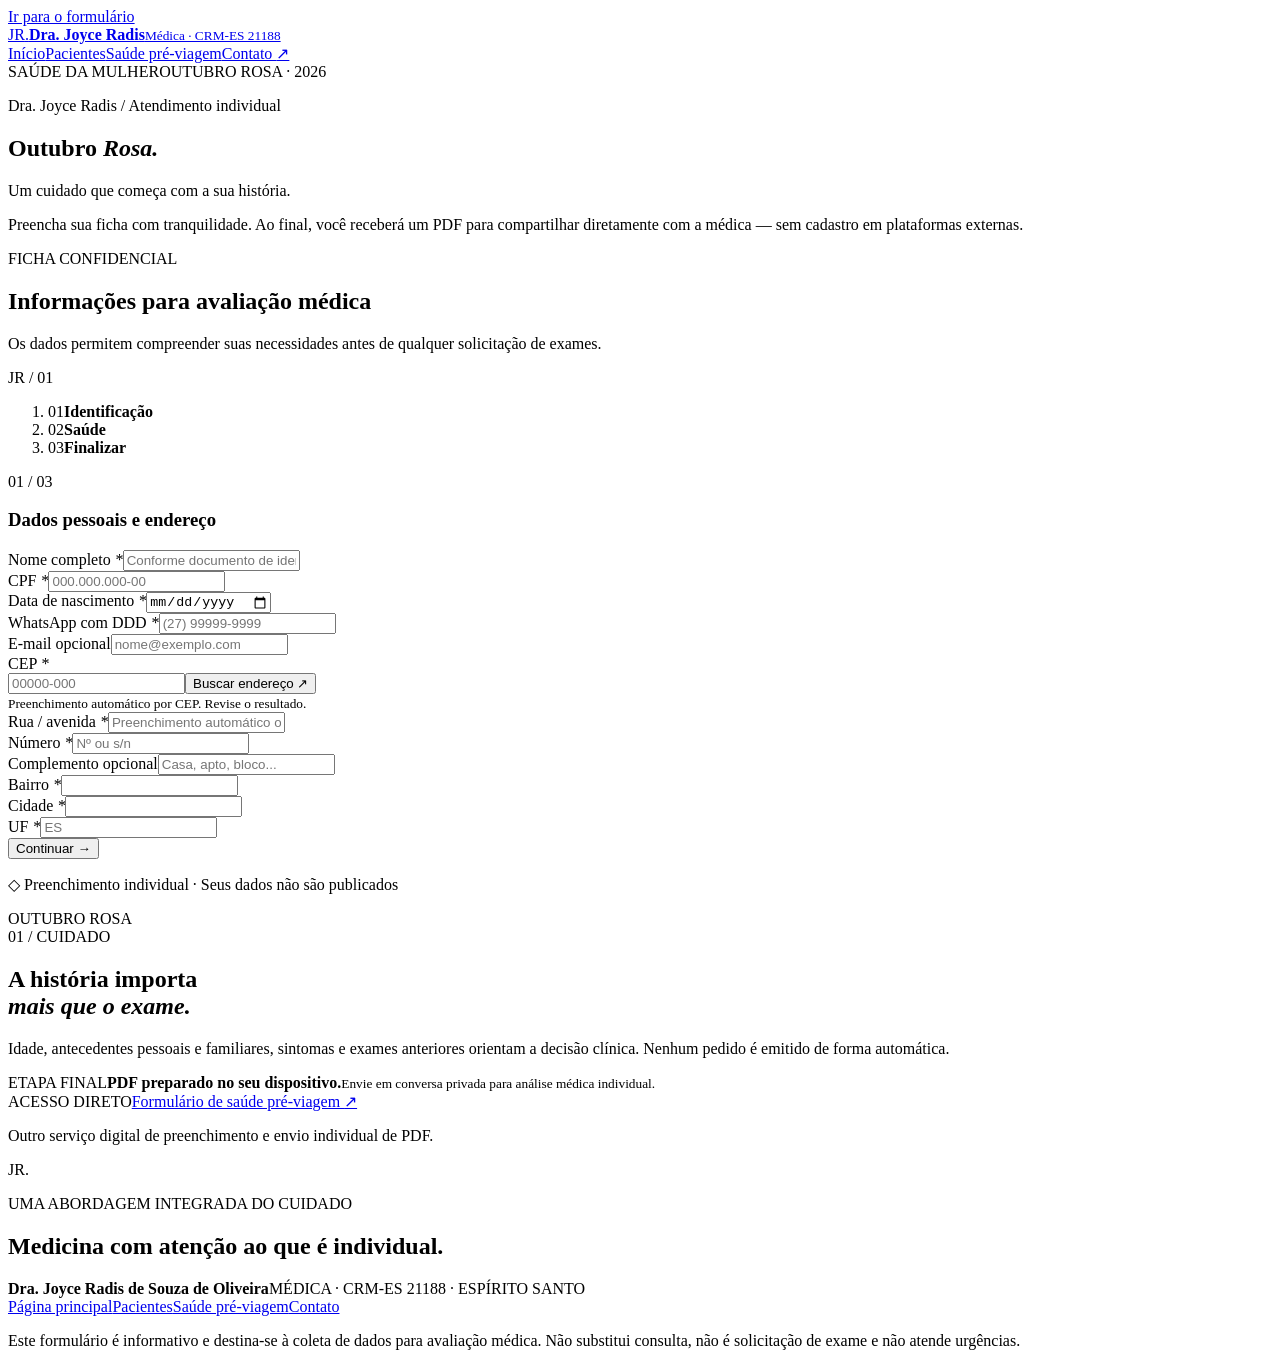
==== outubro-rosa/index.html @ 52faa35c "feat: Outubro Rosa secure local PDF intake on main medical domain" ====
<!doctype html>
<html lang="pt-BR">
<head>
<meta charset="UTF-8"><meta name="viewport" content="width=device-width,initial-scale=1,viewport-fit=cover">
<meta name="theme-color" content="#32242b"><meta name="robots" content="noindex,nofollow"><meta name="referrer" content="no-referrer">
<meta name="description" content="Formulário individual de pré-avaliação para orientação médica no Outubro Rosa, com PDF privado para enviar à Dra. Joyce Radis.">
<meta http-equiv="Content-Security-Policy" content="default-src 'none'; script-src 'self' https://joyceradis.github.io; style-src 'self' https://fonts.googleapis.com; font-src https://fonts.gstatic.com; connect-src https://viacep.com.br; img-src 'self' data:; form-action 'none'; object-src 'none'; base-uri 'none'; frame-src 'none'">
<title>Outubro Rosa · Formulário Médico | Dra. Joyce Radis</title>
<link rel="icon" href="favicon.svg" type="image/svg+xml"><link rel="stylesheet" href="styles.css?v=4">
<script defer src="https://joyceradis.github.io/saude-viagem-foz/assets/vendor/jspdf.umd.min.js"></script>
<script defer src="app.js?v=4"></script>
</head>
<body>
<a class="skip" href="#formArea">Ir para o formulário</a>
<header class="header">
 <nav class="head-inner" aria-label="Navegação principal">
  <a class="signature" href="/" aria-label="Site da Dra. Joyce Radis"><span class="mark">JR<span class="dot">.</span></span><span class="sig-text"><strong>Dra. Joyce Radis</strong><small>Médica · CRM-ES 21188</small></span></a>
  <div class="head-links"><a href="/" class="hide-sm">Início</a><a href="/pacientes.html" class="hide-sm">Pacientes</a><a href="https://joyceradis.github.io/saude-viagem-foz/" class="hide-sm">Saúde pré-viagem</a><a class="head-contact" href="https://wa.me/5527998134032" target="_blank" rel="noopener noreferrer">Contato <span aria-hidden="true">↗</span></a></div>
 </nav>
</header>
<main class="page" id="formArea">
 <div class="campaign-line"><span>SAÚDE DA MULHER</span><span>OUTUBRO ROSA · 2026</span></div>
 <section class="mast" aria-labelledby="mainTitle">
  <div><p class="kicker">Dra. Joyce Radis <span class="sep">/</span> Atendimento individual</p><h1 id="mainTitle">Outubro <em>Rosa.</em></h1><p class="intro">Um cuidado que começa com a sua história.</p></div>
  <p class="mast-aside">Preencha sua ficha com tranquilidade. Ao final, você receberá um PDF para compartilhar diretamente com a médica — sem cadastro em plataformas externas.</p>
 </section>
 <div class="content-grid">
  <section class="form-wrap" aria-label="Ficha de pré-avaliação">
   <div id="activeForm">
    <div class="form-top"><div><span class="form-overline">FICHA CONFIDENCIAL</span><h2>Informações para avaliação médica</h2><p>Os dados permitem compreender suas necessidades antes de qualquer solicitação de exames.</p></div><span class="form-id">JR / 01</span></div>
    <ol class="progress" aria-label="Etapas do formulário">
     <li class="active" data-indicator="0"><span>01</span><b>Identificação</b></li>
     <li data-indicator="1"><span>02</span><b>Saúde</b></li>
     <li data-indicator="2"><span>03</span><b>Finalizar</b></li>
    </ol>
    <div id="errorBox" role="alert" class="error-box" hidden></div>
    <form id="patientForm" novalidate autocomplete="on">
     <section class="form-step" data-step="0" aria-labelledby="title0">
      <div class="section-heading"><span>01 / 03</span><h3 id="title0">Dados pessoais e endereço</h3></div>
      <div class="field"><label for="nome">Nome completo <i>*</i></label><input id="nome" name="nome" type="text" autocomplete="name" maxlength="120" placeholder="Conforme documento de identificação" required></div>
      <div class="two">
       <div class="field"><label for="cpf">CPF <i>*</i></label><input id="cpf" name="cpf" type="text" inputmode="numeric" autocomplete="off" placeholder="000.000.000-00" maxlength="14" required></div>
       <div class="field"><label for="nascimento">Data de nascimento <i>*</i></label><input id="nascimento" name="nascimento" type="date" autocomplete="bday" required></div>
      </div>
      <div class="two">
       <div class="field"><label for="telefone">WhatsApp com DDD <i>*</i></label><input id="telefone" name="telefone" type="tel" inputmode="tel" autocomplete="tel" placeholder="(27) 99999-9999" maxlength="20" required></div>
       <div class="field"><label for="email">E-mail <span class="optional">opcional</span></label><input id="email" name="email" type="email" autocomplete="email" placeholder="nome@exemplo.com" maxlength="120"></div>
      </div>
      <div class="field cep-field"><label for="cep">CEP <i>*</i></label><div class="cep-row"><input id="cep" name="cep" type="text" inputmode="numeric" autocomplete="postal-code" placeholder="00000-000" maxlength="9" required><button id="cepLookup" class="lookup" type="button">Buscar endereço <span aria-hidden="true">↗</span></button></div><small id="cepStatus" class="small-msg" role="status" aria-live="polite">Preenchimento automático por CEP. Revise o resultado.</small></div>
      <div class="field"><label for="logradouro">Rua / avenida <i>*</i></label><input id="logradouro" name="logradouro" autocomplete="address-line1" placeholder="Preenchimento automático ou manual" maxlength="120" required></div>
      <div class="two">
       <div class="field"><label for="numero">Número <i>*</i></label><input id="numero" name="numero" autocomplete="off" placeholder="Nº ou s/n" maxlength="20" required></div>
       <div class="field"><label for="complemento">Complemento <span class="optional">opcional</span></label><input id="complemento" name="complemento" autocomplete="address-line2" placeholder="Casa, apto, bloco..." maxlength="90"></div>
      </div>
      <div class="field"><label for="bairro">Bairro <i>*</i></label><input id="bairro" name="bairro" maxlength="80" required></div>
      <div class="two two-city">
       <div class="field"><label for="cidade">Cidade <i>*</i></label><input id="cidade" name="cidade" autocomplete="address-level2" maxlength="80" required></div>
       <div class="field"><label for="uf">UF <i>*</i></label><input id="uf" name="uf" autocomplete="address-level1" placeholder="ES" minlength="2" maxlength="2" required></div>
      </div>
     </section>
     <section class="form-step" data-step="1" aria-labelledby="title1" hidden>
      <div class="section-heading"><span>02 / 03</span><h3 id="title1">Histórico de saúde</h3></div>
      <p class="section-help">Estas perguntas ajudam a diferenciar rastreamento de investigação de sintomas. Responda conforme souber.</p>
      <fieldset class="field"><legend>Apresenta alguma alteração nas mamas atualmente? <i>*</i></legend><div class="choices">
       <label><input type="radio" name="sintomas" value="Não" required> Não</label>
       <label><input type="radio" name="sintomas" value="Sim" required> Sim</label>
       <label><input type="radio" name="sintomas" value="Prefiro conversar" required> Prefiro conversar</label>
      </div><div class="conditional" id="symptomBox" hidden><p class="attention">A presença de sintomas pode exigir avaliação clínica prioritária. Este formulário não substitui atendimento e não deve atrasar a investigação.</p><label class="sub-label">Qual alteração? <span class="optional">se desejar informar</span></label><div class="checks">
       <label><input type="checkbox" name="sinais" value="Nódulo ou caroço"> Nódulo ou caroço</label>
       <label><input type="checkbox" name="sinais" value="Secreção pelo mamilo"> Secreção pelo mamilo</label>
       <label><input type="checkbox" name="sinais" value="Alteração de pele ou mamilo"> Alteração de pele ou mamilo</label>
       <label><input type="checkbox" name="sinais" value="Dor ou outro sintoma"> Dor ou outro sintoma</label>
      </div></div></fieldset>
      <fieldset class="field"><legend>Histórico pessoal de câncer de mama ou ovário? <i>*</i></legend><div class="choices">
       <label><input type="radio" name="pessoal" value="Não" required> Não</label><label><input type="radio" name="pessoal" value="Sim" required> Sim</label><label><input type="radio" name="pessoal" value="Não sei" required> Não sei</label>
      </div></fieldset>
      <fieldset class="field"><legend>Algum familiar de primeiro grau teve câncer de mama ou ovário? <i>*</i></legend><p class="field-note">Primeiro grau: mãe, irmã, filha ou pai.</p><div class="choices">
       <label><input type="radio" name="familia" value="Não" required> Não</label><label><input type="radio" name="familia" value="Sim" required> Sim</label><label><input type="radio" name="familia" value="Não sei" required> Não sei</label>
      </div><div class="conditional" id="familyBox" hidden><p class="sub-label">Quem foi diagnosticado?</p><div class="checks">
       <label><input type="checkbox" name="parentes" value="Mãe"> Mãe</label><label><input type="checkbox" name="parentes" value="Irmã"> Irmã</label><label><input type="checkbox" name="parentes" value="Filha"> Filha</label><label><input type="checkbox" name="parentes" value="Pai"> Pai</label>
      </div><div class="field inline-field"><label for="familiaTipo">Tipo de câncer e idade ao diagnóstico <span class="optional">se souber</span></label><input id="familiaTipo" type="text" maxlength="160" placeholder="Ex.: mãe, mama, aos 44 anos"></div></div></fieldset>
      <fieldset class="field"><legend>Há mutação genética hereditária de risco conhecida na família? <i>*</i></legend><div class="choices"><label><input type="radio" name="genetica" value="Não" required> Não</label><label><input type="radio" name="genetica" value="Sim" required> Sim</label><label><input type="radio" name="genetica" value="Não sei" required> Não sei</label></div></fieldset>
      <fieldset class="field"><legend>Está grávida ou amamentando atualmente? <i>*</i></legend><div class="choices"><label><input type="radio" name="gestacao" value="Não" required> Não</label><label><input type="radio" name="gestacao" value="Sim" required> Sim</label><label><input type="radio" name="gestacao" value="Não se aplica / prefiro conversar" required> Não se aplica / prefiro conversar</label></div></fieldset>
      <div class="two"><div class="field"><label for="mamografia">Última mamografia</label><select id="mamografia"><option value="Não sei / não me recordo">Não sei / não me recordo</option><option value="Nunca">Nunca</option><option value="Há menos de 1 ano">Há menos de 1 ano</option><option value="Há 1 a 2 anos">Há 1 a 2 anos</option><option value="Há mais de 2 anos">Há mais de 2 anos</option></select></div><div class="field"><label for="citopatologico">Último preventivo ginecológico</label><select id="citopatologico"><option value="Não sei / não me recordo">Não sei / não me recordo</option><option value="Nunca">Nunca</option><option value="Há menos de 1 ano">Há menos de 1 ano</option><option value="Há 1 a 3 anos">Há 1 a 3 anos</option><option value="Há mais de 3 anos">Há mais de 3 anos</option></select></div></div>
     </section>
     <section class="form-step" data-step="2" aria-labelledby="title2" hidden>
      <div class="section-heading"><span>03 / 03</span><h3 id="title2">Sua solicitação</h3></div>
      <fieldset class="field"><legend>Qual orientação você procura? <i>*</i></legend><div class="checks tall">
       <label><input type="checkbox" name="exames" value="Mamografia"> Avaliação para mamografia</label>
       <label><input type="checkbox" name="exames" value="Ultrassonografia mamária"> Avaliação para ultrassonografia mamária</label>
       <label><input type="checkbox" name="exames" value="Exames ginecológicos de rotina"> Exames ginecológicos de rotina</label>
       <label><input type="checkbox" name="exames" value="Orientação individual sobre quais exames são indicados"> Não sei quais exames são indicados para mim</label>
      </div><p class="field-note">Marcar um exame não significa que ele será solicitado. A indicação depende de avaliação médica.</p></fieldset>
      <div class="finance-panel"><span class="section-mini">MODALIDADE DE ATENDIMENTO</span><h4>Como deseja ser atendida?</h4><div class="care-cards">
       <label class="care-choice selected"><input type="radio" name="modalidade" value="Particular" checked> <span class="radio-visual" aria-hidden="true"></span><span><strong>Particular</strong><small>Modalidade disponível</small></span><span class="available">DISPONÍVEL</span></label>
       <div class="care-choice unavailable" aria-disabled="true"><span class="radio-visual" aria-hidden="true"></span><span><strong>Convênio médico</strong><small>Bradesco, Unimed e outros</small></span><span class="unavailable-label">INDISPONÍVEL</span></div>
      </div><p class="field-note">Não há credenciamento a operadoras de saúde para este atendimento. A modalidade particular não garante cobertura ou reembolso pelo plano.</p></div>
      <label class="consent"><input id="aceite" type="checkbox" required><span>Confirmo que as informações são verdadeiras e que desejo gerar uma ficha para minha avaliação individual. Li a <a href="#privacidade" id="privacyLink">política de privacidade</a>. <i>*</i></span></label>
      <p class="sensitive-note"><strong>Privacidade.</strong> As informações permanecem neste dispositivo durante o preenchimento. Nenhum dado clínico ou documento é enviado automaticamente a servidores. A ficha será compartilhada apenas se você decidir enviá-la.</p>
     </section>
     <div class="nav-actions"><button type="button" class="secondary-btn" id="prevBtn" hidden>← Voltar</button><button type="button" class="primary-btn" id="nextBtn">Continuar <span aria-hidden="true">→</span></button><button type="submit" class="primary-btn" id="finishBtn" hidden>Gerar minha ficha em PDF <span aria-hidden="true">↗</span></button></div>
     <p class="secure-note"><span aria-hidden="true">◇</span> Preenchimento individual · Seus dados não são publicados</p>
    </form>
   </div>
   <section id="resultPanel" class="result" hidden tabindex="-1" aria-labelledby="successTitle">
    <div class="result-emblem" aria-hidden="true">JR</div>
    <span class="form-overline">DOCUMENTO PREPARADO</span><h2 id="successTitle">Sua ficha está pronta.</h2>
    <p>Seu PDF reúne as informações necessárias para a análise inicial. <strong>Ele não é um pedido médico.</strong> Compartilhe-o diretamente com a Dra. Joyce.</p>
    <button type="button" class="primary-btn" id="shareBtn">Compartilhar PDF <span aria-hidden="true">↗</span></button>
    <button type="button" class="secondary-btn big" id="downloadBtn">Baixar PDF</button>
    <p class="result-help">No iPhone, escolha WhatsApp na folha de compartilhamento e selecione a conversa com a médica. Se preferir, baixe o arquivo e anexe-o manualmente.</p>
    <a class="contact-link" href="https://wa.me/5527998134032?text=Ol%C3%A1%2C%20Dra.%20Joyce.%20Conclu%C3%AD%20a%20ficha%20do%20Outubro%20Rosa%20e%20vou%20enviar%20o%20PDF%20nesta%20conversa." target="_blank" rel="noopener noreferrer">Abrir conversa no WhatsApp ↗</a>
    <button type="button" class="text-btn" id="editBtn">Revisar minhas respostas</button>
   </section>
  </section>
  <aside class="right-rail" aria-label="Informações sobre a campanha">
   <div class="rail-card"><div class="vertical-marker">OUTUBRO ROSA</div><span class="rail-index">01 / CUIDADO</span><h2>A história importa<br><em>mais que o exame.</em></h2><p>Idade, antecedentes pessoais e familiares, sintomas e exames anteriores orientam a decisão clínica. Nenhum pedido é emitido de forma automática.</p><div class="rule"></div><div class="rail-note"><span>ETAPA FINAL</span><strong>PDF preparado no seu dispositivo.</strong><small>Envie em conversa privada para análise médica individual.</small></div></div>
   <div class="rail-secondary"><span>ACESSO DIRETO</span><a href="https://joyceradis.github.io/saude-viagem-foz/" target="_blank" rel="noopener noreferrer">Formulário de saúde pré-viagem <span aria-hidden="true">↗</span></a><p>Outro serviço digital de preenchimento e envio individual de PDF.</p></div>
  </aside>
 </div>
 <section class="closing"><span class="closing-mark">JR.</span><div><p>UMA ABORDAGEM INTEGRADA DO CUIDADO</p><h2>Medicina com atenção ao que é individual.</h2></div></section>
</main>
<footer class="footer"><div class="footer-inner"><div class="footer-brand"><strong>Dra. Joyce Radis de Souza de Oliveira</strong><span>MÉDICA · CRM-ES 21188 · ESPÍRITO SANTO</span></div><div class="footer-links"><a href="/">Página principal</a><a href="/pacientes.html">Pacientes</a><a href="https://joyceradis.github.io/saude-viagem-foz/">Saúde pré-viagem</a><a href="mailto:contato@drajoyceradis.com">Contato</a></div><p>Este formulário é informativo e destina-se à coleta de dados para avaliação médica. Não substitui consulta, não é solicitação de exame e não atende urgências.</p></div></footer>
<dialog id="privacyDialog" class="privacy" aria-labelledby="privacyHeading"><button type="button" id="closePrivacy" class="dialog-close" aria-label="Fechar">×</button><span class="form-overline">TRANSPARÊNCIA</span><h2 id="privacyHeading">Suas informações.</h2><p>A responsável pelo tratamento após o compartilhamento é a Dra. Joyce Radis de Souza de Oliveira, CRM-ES 21188, contato@drajoyceradis.com. O formulário prepara o documento PDF exclusivamente no seu dispositivo; não transmite CPF, informações médicas ou endereço para o GitHub nem armazena respostas em servidor próprio.</p><p>Para preencher o endereço, somente o CEP informado é consultado no serviço ViaCEP, sujeito à política desse serviço. A biblioteca de PDF é carregada do projeto público de saúde pré-viagem da médica, sem enviar a ela suas respostas.</p><p>Quando você compartilhar voluntariamente o PDF, o arquivo passará a ser tratado pelo aplicativo escolhido, como WhatsApp, segundo os termos e configurações desse aplicativo. A finalidade é permitir avaliação individual e contato profissional. Para correção, acesso ou eliminação dos dados compartilhados, quando legalmente cabível, escreva para o contato indicado.</p><p>Não divulgue a ficha em grupos; encaminhe-a em conversa individual.</p></dialog>
</body></html>
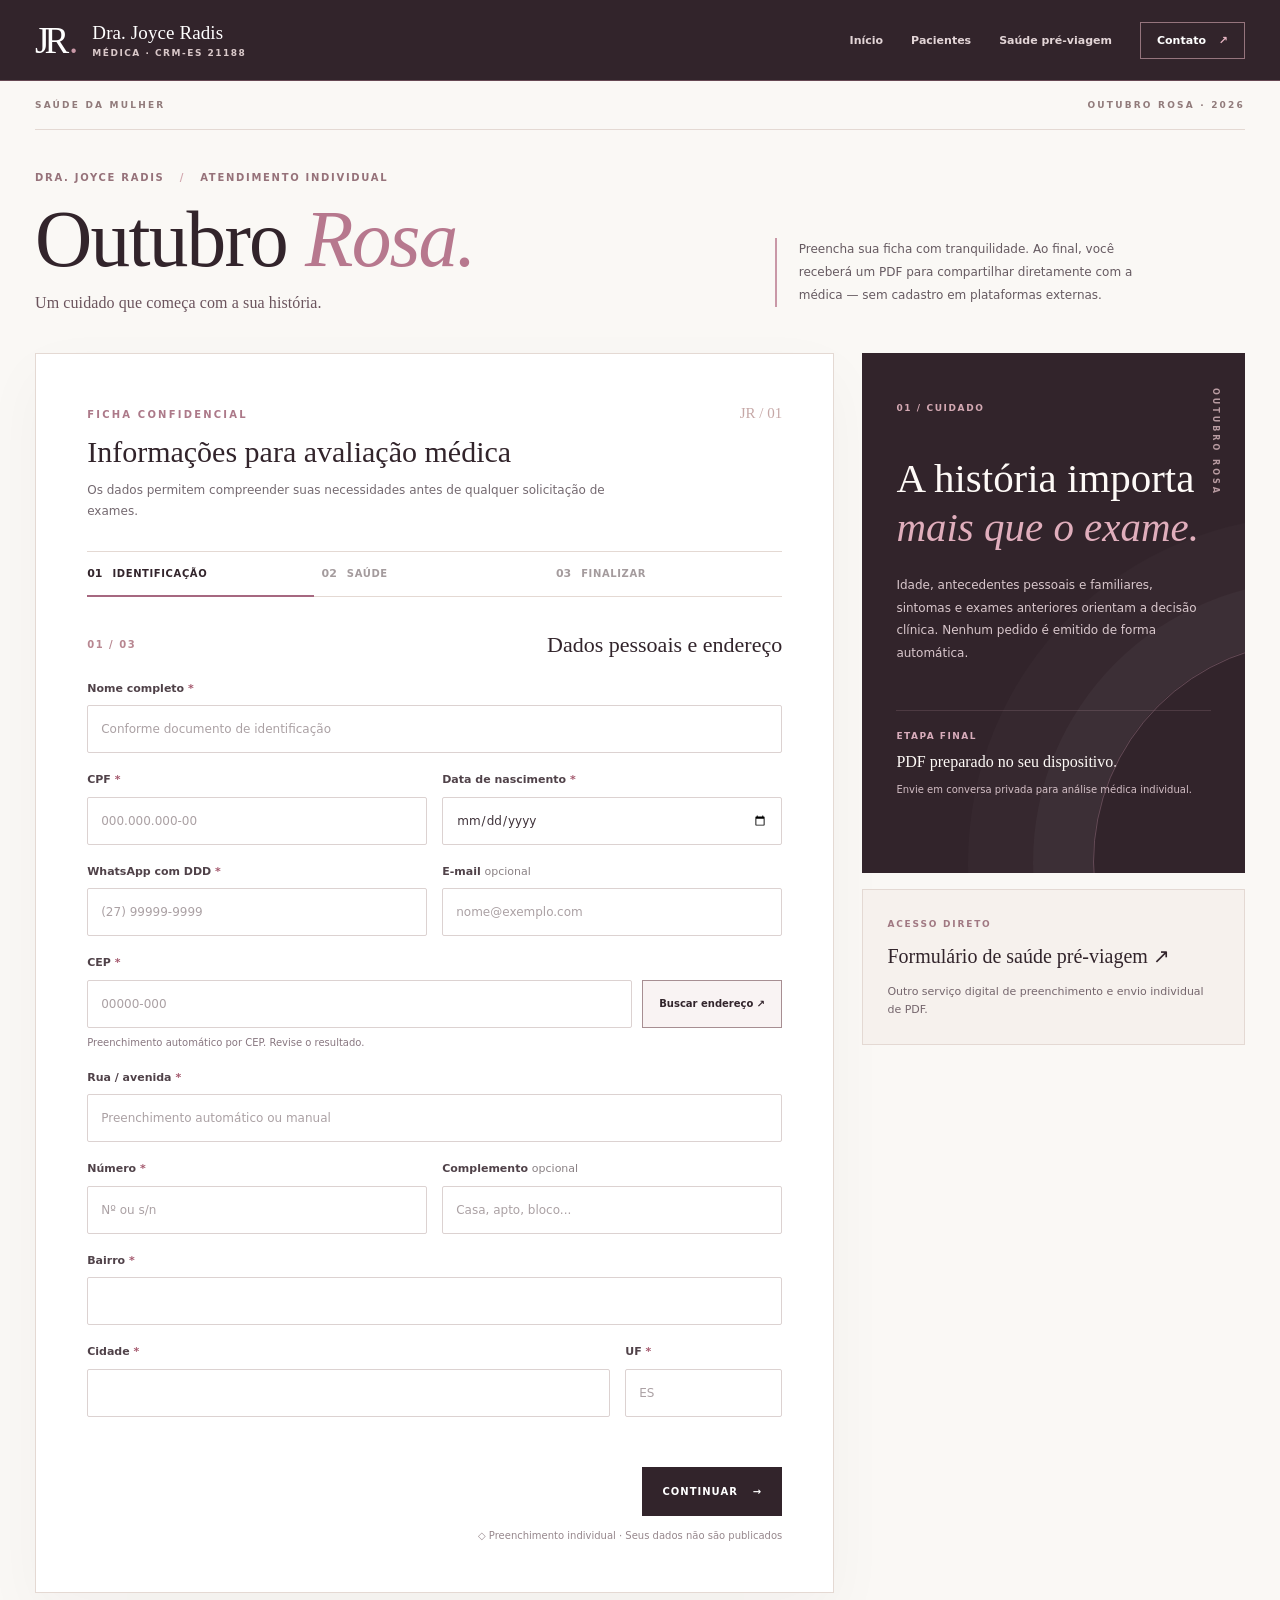
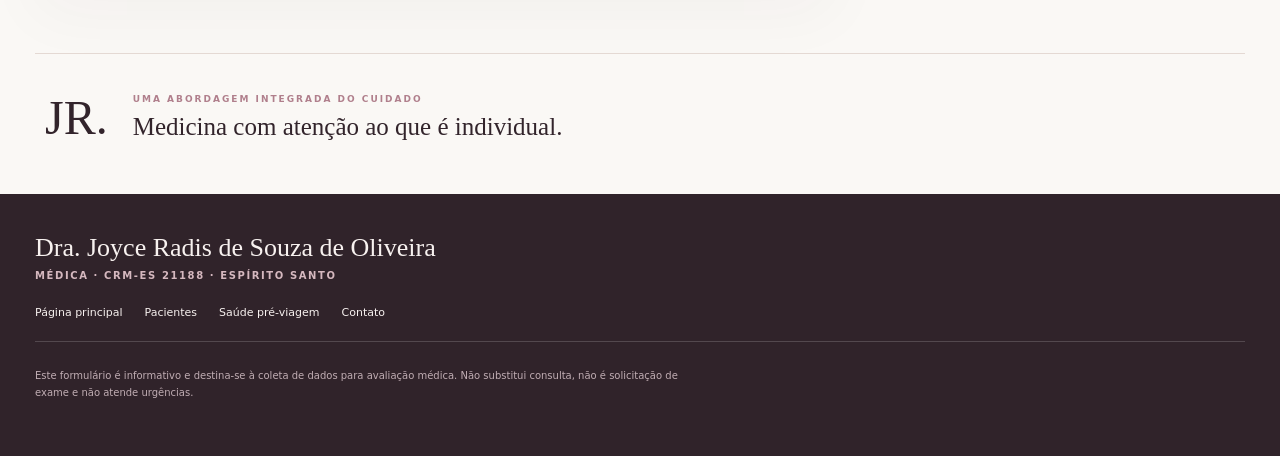
==== commit 23a687b2: "fix: offer unspecified first-degree relative while keeping family history question informative" ====
--- a/outubro-rosa/index.html
+++ b/outubro-rosa/index.html
@@ -77,7 +77,7 @@
       <fieldset class="field"><legend>Algum familiar de primeiro grau teve câncer de mama ou ovário? <i>*</i></legend><p class="field-note">Primeiro grau: mãe, irmã, filha ou pai.</p><div class="choices">
        <label><input type="radio" name="familia" value="Não" required> Não</label><label><input type="radio" name="familia" value="Sim" required> Sim</label><label><input type="radio" name="familia" value="Não sei" required> Não sei</label>
       </div><div class="conditional" id="familyBox" hidden><p class="sub-label">Quem foi diagnosticado?</p><div class="checks">
-       <label><input type="checkbox" name="parentes" value="Mãe"> Mãe</label><label><input type="checkbox" name="parentes" value="Irmã"> Irmã</label><label><input type="checkbox" name="parentes" value="Filha"> Filha</label><label><input type="checkbox" name="parentes" value="Pai"> Pai</label>
+       <label><input type="checkbox" name="parentes" value="Mãe"> Mãe</label><label><input type="checkbox" name="parentes" value="Irmã"> Irmã</label><label><input type="checkbox" name="parentes" value="Filha"> Filha</label><label><input type="checkbox" name="parentes" value="Pai"> Pai</label><label><input type="checkbox" name="parentes" value="Não sei informar"> Não sei informar</label>
       </div><div class="field inline-field"><label for="familiaTipo">Tipo de câncer e idade ao diagnóstico <span class="optional">se souber</span></label><input id="familiaTipo" type="text" maxlength="160" placeholder="Ex.: mãe, mama, aos 44 anos"></div></div></fieldset>
       <fieldset class="field"><legend>Há mutação genética hereditária de risco conhecida na família? <i>*</i></legend><div class="choices"><label><input type="radio" name="genetica" value="Não" required> Não</label><label><input type="radio" name="genetica" value="Sim" required> Sim</label><label><input type="radio" name="genetica" value="Não sei" required> Não sei</label></div></fieldset>
       <fieldset class="field"><legend>Está grávida ou amamentando atualmente? <i>*</i></legend><div class="choices"><label><input type="radio" name="gestacao" value="Não" required> Não</label><label><input type="radio" name="gestacao" value="Sim" required> Sim</label><label><input type="radio" name="gestacao" value="Não se aplica / prefiro conversar" required> Não se aplica / prefiro conversar</label></div></fieldset>
--- a/outubro-rosa/styles.css
+++ b/outubro-rosa/styles.css
@@ -0,0 +1,25 @@
+@import url('https://fonts.googleapis.com/css2?family=DM+Sans:wght@400;500;600;700&family=Manrope:wght@400;500;600;700&family=Playfair+Display:ital,wght@0,400;0,500;0,600;1,400;1,500&display=swap');
+:root{--dark:#32242b;--dark2:#4e3441;--ink:#392c32;--rose:#c998a7;--rose2:#e8cdd0;--paper:#faf8f5;--cream:#f3ede8;--white:#fff;--muted:#71666b;--line:#e4d9d3;--gold:#bd9684;--serif:'Playfair Display',Georgia,serif;--sans:'DM Sans',system-ui,sans-serif}
+*{box-sizing:border-box}html{scroll-behavior:smooth}body{margin:0;background:var(--paper);color:var(--ink);font-family:var(--sans);font-size:14px;-webkit-font-smoothing:antialiased}a{color:inherit}button,input,select{font:inherit}button{cursor:pointer}[hidden]{display:none!important}.skip{position:absolute;top:-200px;left:15px;background:white;z-index:50;padding:15px}.skip:focus{top:5px}:focus-visible{outline:3px solid #b6748d;outline-offset:3px}
+.header{background:var(--dark);border-bottom:1px solid #664853;color:#fff}.head-inner{max-width:1350px;min-height:80px;margin:auto;padding:12px 35px;display:flex;justify-content:space-between;align-items:center;gap:35px}.signature{display:flex;align-items:center;gap:14px;text-decoration:none}.mark{font:500 37px var(--serif);letter-spacing:-5px;white-space:nowrap}.dot{color:var(--rose);padding:0 5px}.sig-text{display:flex;flex-direction:column;gap:6px}.sig-text strong{font:500 19px/1 var(--serif);letter-spacing:.1px}.sig-text small{font:600 9px var(--sans);text-transform:uppercase;letter-spacing:1.5px;color:#d9c8c9}.head-links{display:flex;align-items:center;gap:28px;font:600 11px var(--sans)}.head-links>a{text-decoration:none;color:#e3d5d7;transition:color .15s}.head-links>a:hover{color:white}.head-links .head-contact{border:1px solid #95747d;padding:11px 16px;color:white;white-space:nowrap}.head-contact span{margin-left:9px;color:#e9b7c4}
+.page{max-width:1350px;margin:0 auto;padding:0 35px}.campaign-line{display:flex;justify-content:space-between;align-items:center;gap:15px;border-bottom:1px solid var(--line);color:#917b7b;font:700 9px var(--sans);letter-spacing:2.2px;padding:19px 0}.mast{display:grid;grid-template-columns:1.1fr .75fr;align-items:end;gap:50px;padding:42px 0 41px}.kicker{font:700 10px var(--sans);letter-spacing:1.7px;text-transform:uppercase;color:#96727a;margin:0 0 15px}.sep{color:#d2a7ae;padding:0 10px}.mast h1{font:500 clamp(48px,6.2vw,83px)/1.04 var(--serif);margin:0;color:var(--dark);letter-spacing:-1.8px}.mast h1 em{font-style:italic;font-weight:400;color:#b7788e}.intro{font:400 16px var(--serif);color:#6b545d;letter-spacing:.1px;margin:13px 0 0}.mast-aside{border-left:2px solid var(--rose);padding:0 0 0 22px;margin:0 0 5px;font:400 12px/1.9 var(--sans);color:#665a61;max-width:395px}
+.content-grid{display:grid;grid-template-columns:minmax(0,1.4fr) minmax(300px,.67fr);gap:28px;align-items:start}.form-wrap{background:white;border:1px solid var(--line);min-width:0;box-shadow:0 22px 60px rgba(50,36,43,.035);padding:clamp(28px,4vw,52px)}.form-top{display:flex;justify-content:space-between;align-items:start;gap:18px}.form-overline{font:700 10px var(--sans);color:#ac7989;letter-spacing:2.2px}.form-top h2{font:500 30px/1.2 var(--serif);color:var(--dark);margin:13px 0 10px}.form-top p{font:400 12px/1.75 var(--sans);color:#746970;max-width:520px;margin:0}.form-id{font:500 15px var(--serif);color:#c6a8a7;white-space:nowrap}
+.progress{list-style:none;display:flex;gap:0;padding:0;margin:29px 0 35px;border-top:1px solid var(--line);border-bottom:1px solid var(--line)}.progress li{min-width:0;flex:1;display:flex;align-items:center;gap:10px;padding:15px 8px;color:#a49b9d;border-bottom:2px solid transparent;margin-bottom:-1px}.progress li:first-child{padding-left:0}.progress li span{font:600 11px var(--sans)}.progress li b{font:600 10px var(--sans);text-transform:uppercase;letter-spacing:.6px}.progress li.active{color:var(--dark);border-bottom-color:#a66880}.progress li.complete{color:#977281}.section-heading{display:flex;justify-content:space-between;align-items:center;gap:16px;margin:0 0 23px}.section-heading>span{font:700 10px var(--sans);letter-spacing:1.5px;color:#b88791;white-space:nowrap}.section-heading h3{font:500 22px var(--serif);color:var(--dark);margin:0;text-align:right}.section-help{font:400 12px/1.8 var(--sans);color:var(--muted);margin:-10px 0 25px}.field{margin:0 0 19px;min-width:0}.field label,.field legend{font:600 11px/1.5 var(--sans);color:#504249;display:block;margin:0 0 8px}.field i,.consent i{color:#a4586d;font-style:normal}.field legend{padding:0;max-width:100%}.field input:not([type=radio]):not([type=checkbox]),.field select{display:block;width:100%;height:48px;border:1px solid #dcd2d1;background:#fff;border-radius:2px;padding:0 13px;color:#3f323a;font:400 12px var(--sans);outline:none;transition:box-shadow .15s,border-color .15s}.field input:not([type=radio]):not([type=checkbox]):focus,.field select:focus{border-color:#a77186;box-shadow:0 0 0 3px #f4e8eb}.field input::placeholder{color:#aba1a4}.field input[aria-invalid=true]{border-color:#bd566b}.field select{padding-right:34px;appearance:none;background-image:url("data:image/svg+xml,%3Csvg xmlns='http://www.w3.org/2000/svg' viewBox='0 0 24 24' fill='none' stroke='%23684c5b' stroke-width='1.8'%3E%3Cpath d='m6 9 6 6 6-6'/%3E%3C/svg%3E");background-position:right 12px center;background-size:17px;background-repeat:no-repeat}.optional{color:#8a8184;font-weight:400}.two{display:grid;grid-template-columns:1fr 1fr;gap:15px}.two-city{grid-template-columns:3fr .9fr}.cep-row{display:grid;grid-template-columns:1fr auto;gap:10px}.lookup{border:1px solid #a78e92;color:var(--dark);background:#f9f3f3;font:700 10px var(--sans);padding:0 16px;min-height:48px}.lookup:hover{background:#f1e5e8}.small-msg{display:block;color:#887780;font:400 10px/1.6 var(--sans);margin-top:7px}.small-msg.bad{color:#a74058}fieldset.field{padding:0;border:0}fieldset.field legend{font-size:12px;margin-bottom:11px}.choices{display:flex;flex-wrap:wrap;gap:8px}.choices label{font:500 12px/1.4 var(--sans);cursor:pointer;border:1px solid var(--line);background:#fff;display:flex;align-items:center;gap:9px;padding:11px 14px;margin:0;min-width:85px}.choices label:has(input:checked){background:#f8eff1;border-color:#b88d9d;color:var(--dark)}input[type=radio],input[type=checkbox]{accent-color:var(--dark);width:16px;height:16px;margin:0;flex:none}.field-note{margin:9px 0 0;font:400 11px/1.7 var(--sans);color:#82747b}.conditional{margin-top:12px;background:#fbf7f6;border:1px solid #eadeda;padding:16px}.attention{border-left:3px solid #b88594;margin:0 0 16px;padding:8px 12px;background:#f8edef;font:500 11px/1.7 var(--sans);color:#6c4352}.sub-label{font:600 11px var(--sans);color:var(--dark);margin:0 0 10px}.checks{display:grid;grid-template-columns:1fr 1fr;gap:9px}.checks label{display:flex;align-items:center;gap:10px;min-width:0;border:1px solid #e7dcda;background:#fff;padding:11px 12px;cursor:pointer;font:500 11.5px/1.5 var(--sans);margin:0}.checks label:has(input:checked){background:#f7edf0;border-color:#b98e9c}.checks.tall{grid-template-columns:1fr}.checks.tall label{padding:14px}.inline-field{margin:17px 0 0}.finance-panel{margin:31px 0;background:#faf6f4;border:1px solid #eadfda;padding:19px}.section-mini{font:700 9px var(--sans);letter-spacing:1.8px;color:#aa7c86}.finance-panel h4{font:500 21px var(--serif);margin:10px 0 16px}.care-cards{display:grid;grid-template-columns:1fr;gap:8px}.care-choice{display:flex;align-items:center;gap:10px;min-height:62px;padding:11px 14px;border:1px solid #d7c7c7;background:#fff}.care-choice.selected{border-color:#926779;background:#fff}.care-choice .radio-visual{height:15px;width:15px;border:1px solid #ae9ba2;border-radius:50%;flex:none}.care-choice.selected .radio-visual{border:4px solid #6d4555}.care-choice input{position:absolute;opacity:0;pointer-events:none}.care-choice>span:nth-of-type(2){min-width:0}.care-choice strong{display:block;color:#3d3038;font:600 12px var(--sans)}.care-choice small{display:block;margin-top:4px;color:#786b71;font:400 10px var(--sans)}.available,.unavailable-label{margin-left:auto;font:700 8px var(--sans);letter-spacing:1px;white-space:nowrap}.available{color:#705263}.unavailable-label{color:#aca2a5}.care-choice.unavailable{opacity:.56;background:#f2eeec;cursor:not-allowed}.consent{display:flex;align-items:flex-start;gap:13px;font:400 11px/1.72 var(--sans);color:#5d5157;margin:25px 0 15px}.consent input{margin-top:3px}.consent a{text-decoration:underline;text-underline-offset:3px;color:#6b4050}.sensitive-note{border-left:2px solid #be9ba4;padding:10px 13px;background:#f9f4f3;font:400 10.5px/1.7 var(--sans);color:#6d6268}.nav-actions{display:flex;gap:10px;justify-content:flex-end;margin:31px 0 0}.primary-btn{border:1px solid var(--dark);background:var(--dark);color:#fff;font:700 10px var(--sans);text-transform:uppercase;letter-spacing:1px;min-height:49px;padding:14px 19px;display:inline-flex;align-items:center;justify-content:center;gap:15px;white-space:normal}.primary-btn:hover{background:#57404a}.secondary-btn{border:1px solid #b3a4a7;color:var(--dark);background:transparent;font:700 10px var(--sans);letter-spacing:1px;text-transform:uppercase;min-height:49px;padding:12px 16px}.secondary-btn:hover{background:#f8f2f3}.secure-note{color:#96878c;text-align:right;font:400 10px var(--sans);margin:14px 0 0}.error-box{padding:13px;border-left:3px solid #b2475e;background:#fff1f3;color:#7a364a;font:500 12px/1.6 var(--sans);margin:0 0 15px}.right-rail{min-width:0}.rail-card{position:relative;overflow:hidden;min-height:520px;background:var(--dark);color:#fefaf7;padding:45px 34px 32px}.rail-card:before{content:'';position:absolute;width:440px;height:440px;border:1px solid #85647399;border-radius:50%;right:-290px;bottom:-210px;box-shadow:0 0 0 60px #ffffff08,0 0 0 125px #ffffff05}.vertical-marker{writing-mode:vertical-rl;position:absolute;right:25px;top:35px;font:700 8px var(--sans);letter-spacing:3px;color:#b89ba1}.rail-index{color:#d4a9b3;font:700 9px var(--sans);letter-spacing:1.6px}.rail-card h2{font:400 clamp(30px,3.2vw,43px)/1.2 var(--serif);margin:40px 0 22px;max-width:310px}.rail-card h2 em{color:#e0aebc}.rail-card>p{font:400 12px/1.9 var(--sans);color:#d9c7cc;max-width:310px;margin:0}.rule{height:1px;background:#876b754f;margin:45px 0 20px}.rail-note span{display:block;color:#d8acbb;letter-spacing:1.5px;font:700 9px var(--sans);margin-bottom:12px}.rail-note strong{display:block;font:500 16px var(--serif);margin-bottom:9px}.rail-note small{font:400 10px/1.7 var(--sans);color:#d3bec5}.rail-secondary{margin-top:16px;border:1px solid var(--line);padding:24px;background:#f6f1ed}.rail-secondary>span{font:700 9px var(--sans);color:#a07882;letter-spacing:1.8px}.rail-secondary>a{font:500 20px/1.35 var(--serif);display:block;margin:13px 0;text-decoration:none;color:var(--dark)}.rail-secondary>a:hover{text-decoration:underline}.rail-secondary p{font:400 11px/1.7 var(--sans);color:#75666d;margin:0}.closing{display:flex;align-items:center;gap:25px;border-top:1px solid var(--line);margin:60px 0 0;padding:36px 10px 49px}.closing-mark{font:500 48px var(--serif);color:var(--dark);white-space:nowrap}.closing p{font:700 9px var(--sans);letter-spacing:2px;color:#b07f8c;margin:0 0 9px}.closing h2{font:400 25px var(--serif);color:var(--dark);margin:0}.footer{background:#30232a;color:#f7f1ef}.footer-inner{max-width:1350px;padding:39px 35px 45px;margin:auto}.footer-brand{display:flex;flex-direction:column;gap:7px}.footer-brand strong{font:400 26px var(--serif)}.footer-brand span{color:#d5b8bf;font:600 10px var(--sans);letter-spacing:1.6px}.footer-links{display:flex;flex-wrap:wrap;gap:22px;margin:25px 0;padding-bottom:22px;border-bottom:1px solid #ffffff2b}.footer-links a{font:500 11px var(--sans);text-decoration:none}.footer-links a:hover{text-decoration:underline}.footer p{font:400 10px/1.7 var(--sans);color:#c0adb3;max-width:650px}.result{text-align:center;min-height:500px;display:flex;flex-direction:column;align-items:center;justify-content:center}.result-emblem{height:70px;width:70px;border:1px solid #ba8fa0;border-radius:50%;display:grid;place-items:center;font:35px var(--serif);margin:0 0 22px}.result h2{font:500 34px var(--serif);margin:11px 0 13px}.result>p{max-width:490px;font:400 12px/1.8 var(--sans);color:#695d64}.result .primary-btn,.result .secondary-btn{width:100%;max-width:330px;margin-top:12px}.result-help{max-width:330px!important;font-size:10px!important;margin-top:17px}.contact-link{margin-top:12px;font:600 11px var(--sans);text-decoration:underline;text-underline-offset:3px}.text-btn{border:none;background:transparent;font:600 11px var(--sans);text-decoration:underline;text-underline-offset:4px;color:var(--dark);margin-top:20px}.privacy{background:#fff;border:1px solid #e4d1d3;padding:35px;max-width:550px;width:calc(100% - 30px);color:var(--dark);box-shadow:0 30px 90px #21101866}.privacy::backdrop{background:#221921b3}.privacy h2{font:500 33px var(--serif);margin:10px 0 18px}.privacy p{font:400 12px/1.8 var(--sans)}.dialog-close{float:right;background:none;border:none;font-size:25px;color:var(--dark)}
+@media(min-width:1300px){.content-grid{grid-template-columns:minmax(0,1.42fr) minmax(335px,.67fr)}}
+@media(max-width:970px){.content-grid{grid-template-columns:minmax(0,1fr) 290px;gap:17px}.form-wrap{padding:28px}.rail-card{padding:30px 23px}.mast{padding:27px 0}.mast h1{font-size:55px}.head-links{gap:15px}}
+@media(max-width:750px){
+ .head-inner{padding:10px 19px;min-height:69px}.mark{font-size:32px}.sig-text strong{font-size:17px}.sig-text small{font-size:8px;letter-spacing:1px}.head-contact{padding:10px!important;font-size:10px}.hide-sm{display:none!important}
+ .page{padding:0 15px}.campaign-line{padding:14px 1px;font-size:8px;letter-spacing:1.45px}
+ .mast{display:block;padding:22px 3px 22px}.kicker{font-size:8.5px;letter-spacing:1.25px;margin-bottom:9px}.mast h1{font-size:clamp(39px,10vw,60px);letter-spacing:-1px}.intro{font-size:14px;margin:10px 0 0}.mast-aside{margin:13px 0 0;line-height:1.65;font-size:10.5px;padding-left:12px;max-width:550px}
+ .content-grid{display:block}.right-rail{margin-top:17px;display:none}
+ .form-wrap{padding:22px 19px 27px}.form-top h2{font-size:23px;margin:8px 0}.form-top p{font-size:10.5px}.form-id{font-size:12px}.form-overline{font-size:9px}.progress{margin:21px 0 23px}.progress li{gap:5px;padding:12px 3px}.progress li b{font-size:8px;letter-spacing:0}.progress li span{font-size:9px}
+ .section-heading h3{font-size:20px}.field{margin-bottom:16px}.field input:not([type=radio]):not([type=checkbox]),.field select{height:47px;font-size:12px}.field label,.field legend{font-size:11px}
+ .two{gap:11px}.cep-row{grid-template-columns:minmax(0,1fr) auto}.lookup{padding:0 11px;font-size:9px}
+ .choices label{padding:9px 11px;font-size:11px}.checks{grid-template-columns:1fr}.finance-panel{padding:15px}
+ .nav-actions{margin-top:24px}.primary-btn,.secondary-btn{font-size:9.5px;min-height:46px}
+ .closing{margin-top:30px;padding:23px 0 28px;gap:18px}.closing-mark{font-size:36px}.closing p{font-size:8px;letter-spacing:1.2px}.closing h2{font-size:20px}
+ .footer-inner{padding:32px 19px 34px}.footer-brand strong{font-size:23px}.footer-brand span{font-size:9px}.footer-links{gap:14px}
+}
+@media(max-width:365px){.sig-text strong{font-size:15px}.head-contact{font-size:9px}.page{padding:0 10px}.form-wrap{padding:18px 15px}.mast h1{font-size:39px}.two{grid-template-columns:1fr}.two-city{grid-template-columns:3fr 1fr}.progress li b{font-size:7px}}
+@media(prefers-reduced-motion:reduce){html{scroll-behavior:auto}*,*:before,*:after{transition:none!important;animation:none!important}}
+@media print{body{display:none!important}}
